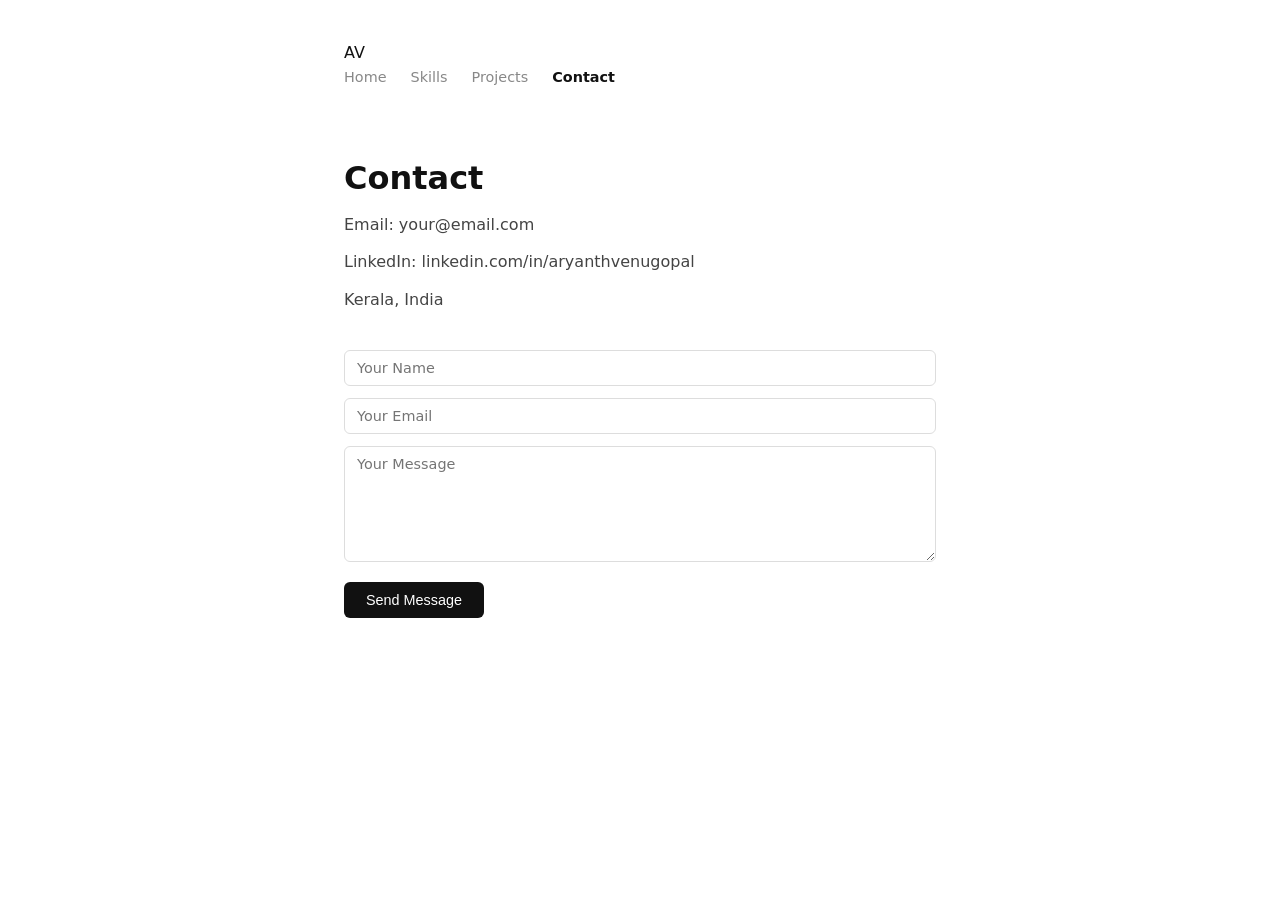
==== contact.html @ 87d79ecf "Update contact.html" ====
<!DOCTYPE html>
<html lang="en">

<head>
  <meta charset="UTF-8">
  <meta name="viewport" content="width=device-width, initial-scale=1.0">
  <title>Contact</title>
<link rel="stylesheet" href="styles.css?v=2">
</head>

<body>

<header class="site-header">

  <div class="logo">AV</div>

  <nav>
    <a href="index.html">Home</a>
    <a href="skills.html">Skills</a>
    <a href="projects.html">Projects</a>
    <a href="contact.html" class="active">Contact</a>
  </nav>

</header>

<main>

<h1>Contact</h1>

<div class="contact-card">

  <p>Email: your@email.com</p>
  <p>LinkedIn: linkedin.com/in/aryanthvenugopal</p>
  <p>Kerala, India</p>

  <br>

  <input type="text" placeholder="Your Name">

  <input type="email" placeholder="Your Email">

  <textarea rows="6" placeholder="Your Message"></textarea>

  <button>Send Message</button>

</div>

</main>

</body>

</html>
---- styles.css ----
* { box-sizing: border-box; margin: 0; padding: 0; }

body {
  font-family: system-ui, sans-serif;
  background: #fff;
  color: #111;
  line-height: 1.6;
  max-width: 640px;
  margin: 0 auto;
  padding: 40px 24px;
}

nav {
  display: flex;
  gap: 24px;
  margin-bottom: 64px;
}

nav a {
  font-size: .9rem;
  color: #888;
  text-decoration: none;
}

nav a:hover { color: #111; }
nav a.active { color: #111; font-weight: 600; }

h1 { font-size: 2rem; font-weight: 700; margin-bottom: 8px; }
h2 { font-size: 1.25rem; font-weight: 600; margin-bottom: 16px; }
h3 { font-size: 1rem; font-weight: 600; margin-bottom: 4px; }

p { color: #444; margin-bottom: 12px; }

.meta { color: #888; font-size: .875rem; margin-bottom: 32px; }

hr { border: none; border-top: 1px solid #eee; margin: 32px 0; }

.skill-group { margin-bottom: 20px; }
.skill-group span {
  display: inline-block;
  background: #f4f4f4;
  color: #333;
  font-size: .8rem;
  padding: 3px 10px;
  border-radius: 4px;
  margin: 3px 3px 3px 0;
}

.project { margin-bottom: 28px; }
.project p { margin-bottom: 6px; }
.tags { font-size: .8rem; color: #888; }

.contact-links { list-style: none; margin-bottom: 32px; }
.contact-links li { margin-bottom: 8px; }
.contact-links a { color: #111; font-size: .9rem; }
.contact-links a:hover { text-decoration: underline; }

input, textarea {
  width: 100%;
  padding: 9px 12px;
  border: 1px solid #ddd;
  border-radius: 6px;
  font-family: inherit;
  font-size: .9rem;
  color: #111;
  margin-bottom: 12px;
  outline: none;
}

input:focus, textarea:focus { border-color: #111; }
textarea { min-height: 100px; resize: vertical; }

label { font-size: .8rem; color: #666; display: block; margin-bottom: 4px; }

button {
  background: #111;
  color: #fff;
  border: none;
  padding: 10px 22px;
  border-radius: 6px;
  font-size: .9rem;
  cursor: pointer;
}

button:hover { background: #333; }

.success { color: green; font-size: .875rem; margin-top: 10px; display: none; }
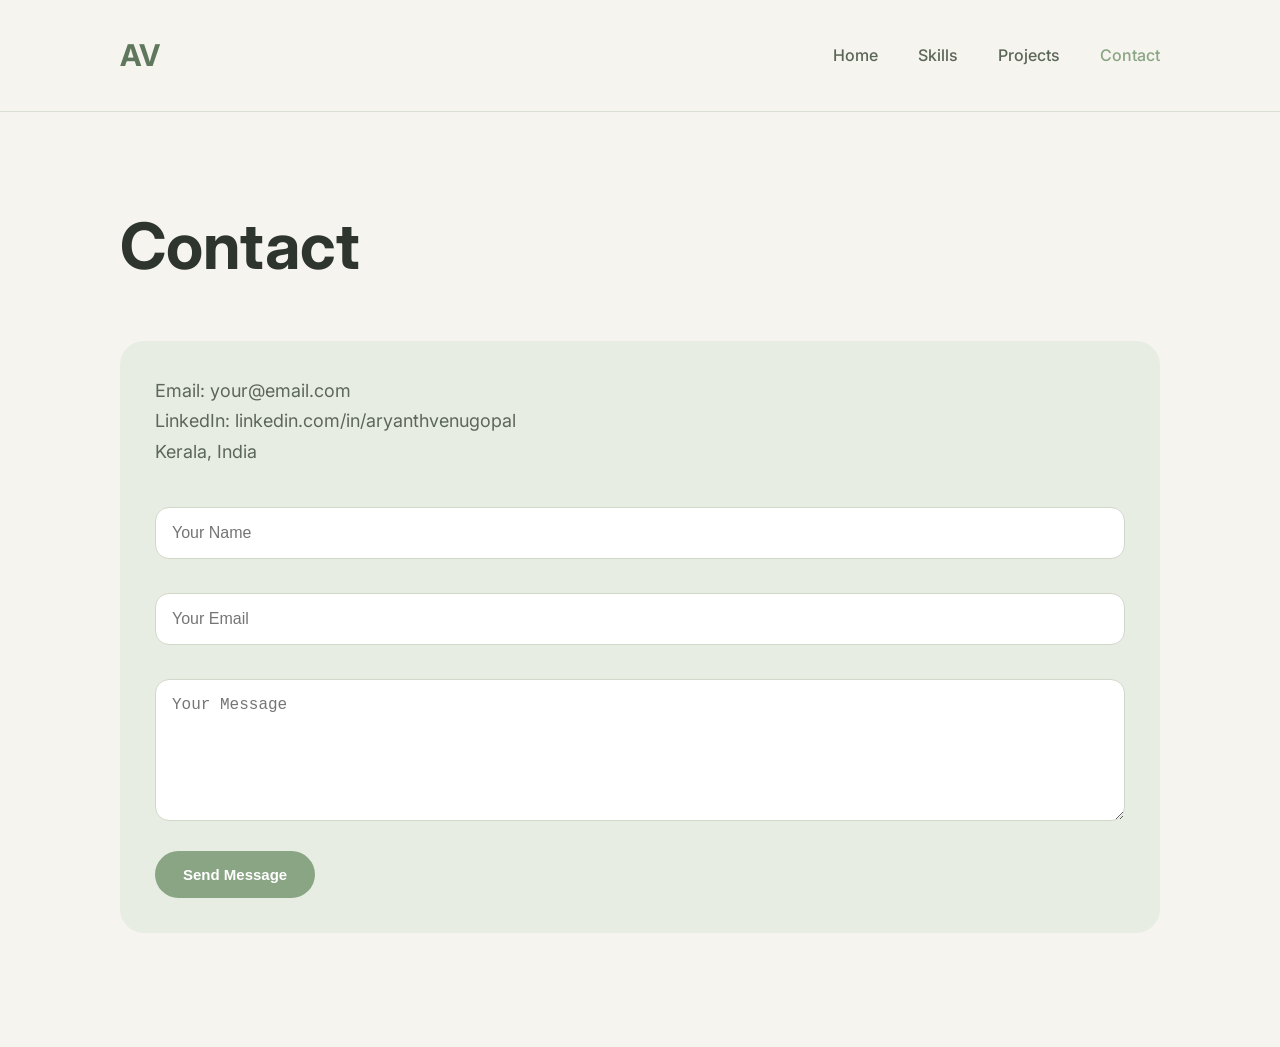
==== commit d0ace8b8: "Update contact.html" ====
--- a/contact.html
+++ b/contact.html
@@ -5,7 +5,7 @@
   <meta charset="UTF-8">
   <meta name="viewport" content="width=device-width, initial-scale=1.0">
   <title>Contact</title>
-<link rel="stylesheet" href="styles.css?v=2">
+  <link rel="stylesheet" href="styles.css?v=10">
 </head>
 
 <body>
--- a/styles.css
+++ b/styles.css
@@ -1,87 +1,284 @@
-* { box-sizing: border-box; margin: 0; padding: 0; }
+@import url('https://fonts.googleapis.com/css2?family=Inter:wght@300;400;500;600;700&display=swap');
+
+* {
+  margin: 0;
+  padding: 0;
+  box-sizing: border-box;
+}
 
 body {
-  font-family: system-ui, sans-serif;
-  background: #fff;
-  color: #111;
-  line-height: 1.6;
-  max-width: 640px;
-  margin: 0 auto;
-  padding: 40px 24px;
-}
-
-nav {
-  display: flex;
-  gap: 24px;
-  margin-bottom: 64px;
-}
-
-nav a {
-  font-size: .9rem;
-  color: #888;
+  background-color: #f6f4ee;
+  color: #2e352e;
+  font-family: 'Inter', sans-serif;
+  line-height: 1.7;
+}
+
+/* NAVBAR */
+
+.site-header {
+  width: 100%;
+  padding: 30px 120px;
+
+  display: flex;
+  justify-content: space-between;
+  align-items: center;
+
+  border-bottom: 1px solid #d9dfd2;
+
+  background-color: #f6f4ee;
+}
+
+.logo {
+  font-size: 30px;
+  font-weight: 700;
+  color: #5f775d;
+}
+
+.site-header nav {
+  display: flex;
+  gap: 40px;
+}
+
+.site-header nav a {
   text-decoration: none;
-}
-
-nav a:hover { color: #111; }
-nav a.active { color: #111; font-weight: 600; }
-
-h1 { font-size: 2rem; font-weight: 700; margin-bottom: 8px; }
-h2 { font-size: 1.25rem; font-weight: 600; margin-bottom: 16px; }
-h3 { font-size: 1rem; font-weight: 600; margin-bottom: 4px; }
-
-p { color: #444; margin-bottom: 12px; }
-
-.meta { color: #888; font-size: .875rem; margin-bottom: 32px; }
-
-hr { border: none; border-top: 1px solid #eee; margin: 32px 0; }
-
-.skill-group { margin-bottom: 20px; }
-.skill-group span {
-  display: inline-block;
-  background: #f4f4f4;
-  color: #333;
-  font-size: .8rem;
-  padding: 3px 10px;
-  border-radius: 4px;
-  margin: 3px 3px 3px 0;
-}
-
-.project { margin-bottom: 28px; }
-.project p { margin-bottom: 6px; }
-.tags { font-size: .8rem; color: #888; }
-
-.contact-links { list-style: none; margin-bottom: 32px; }
-.contact-links li { margin-bottom: 8px; }
-.contact-links a { color: #111; font-size: .9rem; }
-.contact-links a:hover { text-decoration: underline; }
-
-input, textarea {
+  color: #5a6658;
+  font-size: 16px;
+  font-weight: 500;
+
+  transition: 0.3s;
+}
+
+.site-header nav a:hover,
+.site-header nav a.active {
+  color: #89a584;
+}
+
+/* HERO */
+
+.hero {
   width: 100%;
-  padding: 9px 12px;
-  border: 1px solid #ddd;
-  border-radius: 6px;
-  font-family: inherit;
-  font-size: .9rem;
-  color: #111;
-  margin-bottom: 12px;
-  outline: none;
-}
-
-input:focus, textarea:focus { border-color: #111; }
-textarea { min-height: 100px; resize: vertical; }
-
-label { font-size: .8rem; color: #666; display: block; margin-bottom: 4px; }
+  min-height: 88vh;
+
+  display: grid;
+  grid-template-columns: 1.2fr 0.8fr;
+
+  align-items: center;
+  gap: 100px;
+
+  padding: 80px 120px;
+}
+
+.hero-copy {
+  max-width: 720px;
+}
+
+.eyebrow {
+  color: #89a584;
+  font-size: 14px;
+  font-weight: 600;
+
+  text-transform: uppercase;
+  letter-spacing: 3px;
+
+  margin-bottom: 20px;
+}
+
+.hero h1 {
+  font-size: 96px;
+  line-height: 0.95;
+
+  margin-bottom: 30px;
+
+  color: #273027;
+}
+
+.intro {
+  font-size: 22px;
+  color: #5b665b;
+
+  margin-bottom: 40px;
+
+  max-width: 650px;
+}
+
+/* BUTTONS */
+
+.actions {
+  display: flex;
+  gap: 18px;
+}
+
+.button {
+  padding: 15px 30px;
+
+  border-radius: 40px;
+
+  text-decoration: none;
+  font-size: 15px;
+  font-weight: 600;
+
+  transition: 0.3s;
+}
+
+.primary {
+  background-color: #89a584;
+  color: white;
+}
+
+.primary:hover {
+  background-color: #738f70;
+}
+
+.secondary {
+  border: 1px solid #89a584;
+  color: #5b665b;
+}
+
+.secondary:hover {
+  background-color: #e8eee3;
+}
+
+/* IMAGE */
+
+.hero-portrait {
+  display: flex;
+  justify-content: center;
+  align-items: center;
+}
+
+.hero-portrait img {
+  width: 420px;
+  height: 520px;
+
+  object-fit: cover;
+
+  border-radius: 24px;
+
+  box-shadow: 0 15px 40px rgba(0, 0, 0, 0.08);
+}
+
+/* MAIN CONTENT */
+
+main {
+  padding: 80px 120px;
+}
+
+h1 {
+  font-size: 64px;
+  margin-bottom: 40px;
+}
+
+h2 {
+  font-size: 24px;
+  margin-bottom: 15px;
+  color: #4f644e;
+}
+
+p {
+  font-size: 18px;
+  color: #5c675c;
+}
+
+/* CARDS */
+
+.skill-card,
+.project-card,
+.contact-card {
+  background-color: #e8ede4;
+
+  padding: 35px;
+
+  border-radius: 24px;
+
+  margin-bottom: 28px;
+}
+
+/* FORM */
+
+input,
+textarea {
+  width: 100%;
+
+  padding: 16px;
+
+  margin-top: 12px;
+  margin-bottom: 22px;
+
+  border-radius: 14px;
+
+  border: 1px solid #d0d8ca;
+
+  background-color: white;
+
+  font-size: 16px;
+}
 
 button {
-  background: #111;
-  color: #fff;
+  padding: 15px 28px;
+
   border: none;
-  padding: 10px 22px;
-  border-radius: 6px;
-  font-size: .9rem;
+  border-radius: 40px;
+
+  background-color: #89a584;
+
+  color: white;
+
+  font-size: 15px;
+  font-weight: 600;
+
   cursor: pointer;
 }
 
-button:hover { background: #333; }
-
-.success { color: green; font-size: .875rem; margin-top: 10px; display: none; }
+/* MOBILE */
+
+@media (max-width: 900px) {
+
+  .site-header {
+    flex-direction: column;
+    gap: 20px;
+
+    padding: 25px;
+  }
+
+  .site-header nav {
+    flex-wrap: wrap;
+    justify-content: center;
+    gap: 20px;
+  }
+
+  .hero {
+    grid-template-columns: 1fr;
+
+    text-align: center;
+
+    padding: 50px 25px;
+
+    gap: 50px;
+  }
+
+  .hero h1 {
+    font-size: 56px;
+  }
+
+  .intro {
+    font-size: 18px;
+  }
+
+  .hero-portrait img {
+    width: 280px;
+    height: 360px;
+  }
+
+  .actions {
+    justify-content: center;
+    flex-wrap: wrap;
+  }
+
+  main {
+    padding: 45px 25px;
+  }
+
+  h1 {
+    font-size: 48px;
+  }
+}
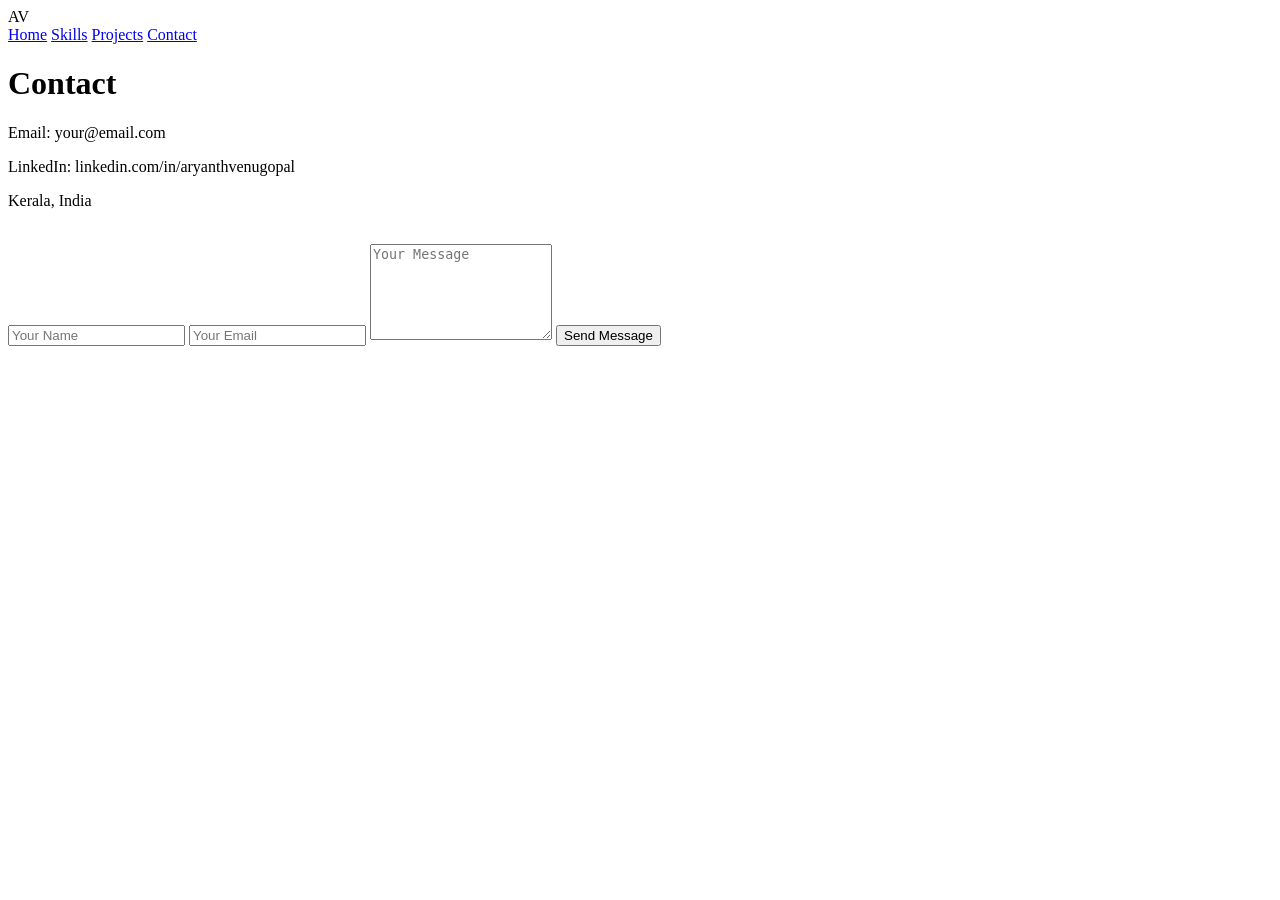
==== commit 61e4685f: "Update contact.html" ====
--- a/contact.html
+++ b/contact.html
@@ -5,7 +5,8 @@
   <meta charset="UTF-8">
   <meta name="viewport" content="width=device-width, initial-scale=1.0">
   <title>Contact</title>
-  <link rel="stylesheet" href="styles.css?v=10">
+
+  <link rel="stylesheet" href="main.css">
 </head>
 
 <body>
@@ -15,7 +16,7 @@
   <div class="logo">AV</div>
 
   <nav>
-    <a href="index.html">Home</a>
+    <a href="home.html">Home</a>
     <a href="skills.html">Skills</a>
     <a href="projects.html">Projects</a>
     <a href="contact.html" class="active">Contact</a>
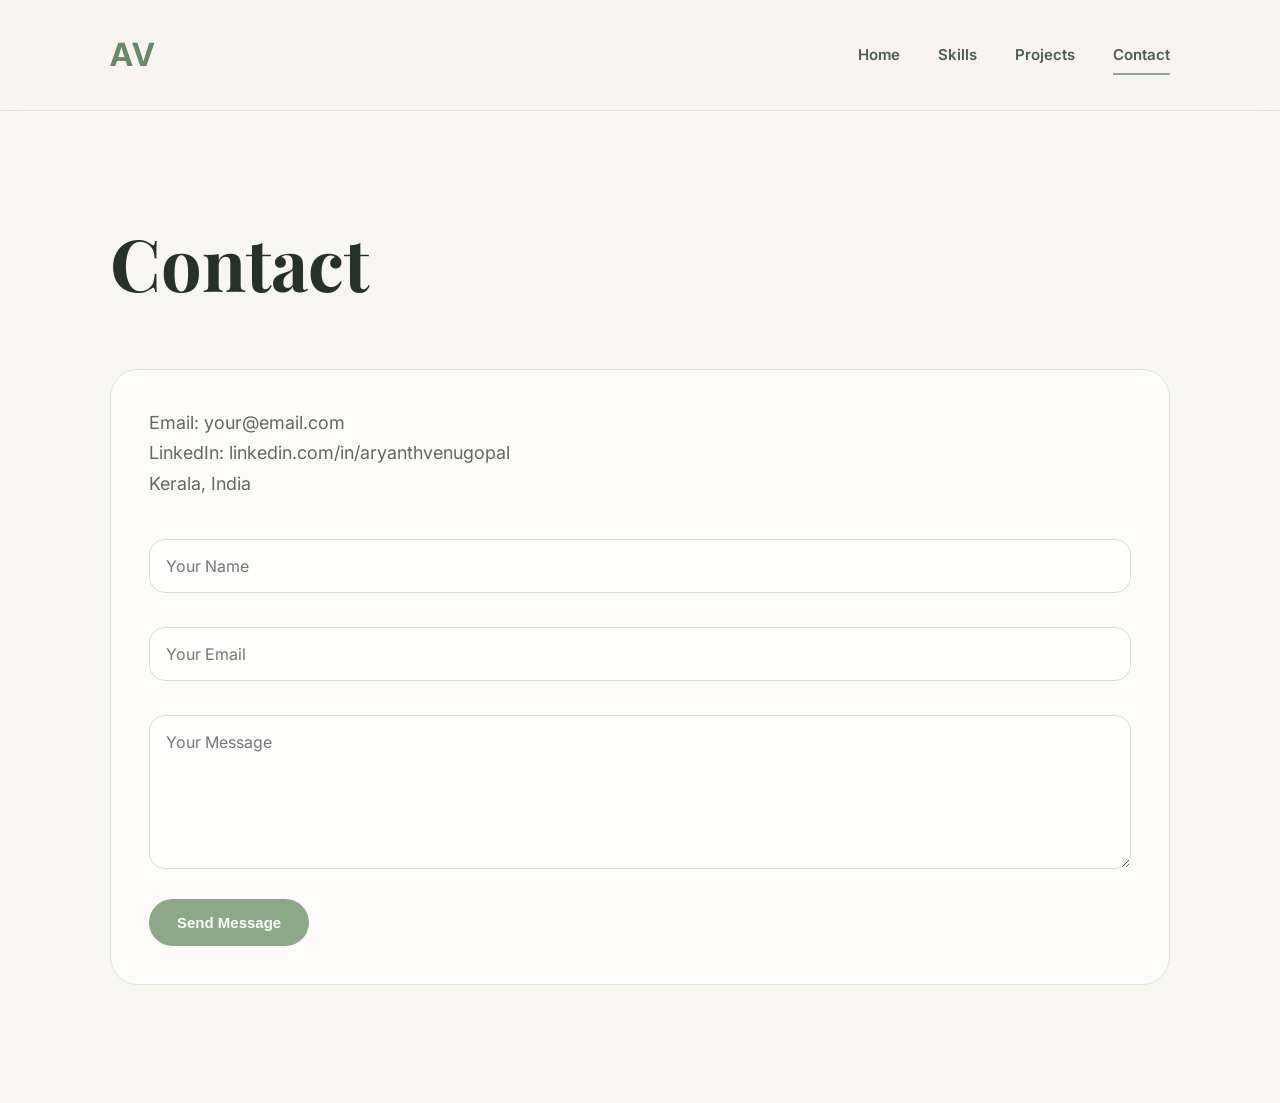
==== commit 03c315b0: "Update contact.html" ====
--- a/contact.html
+++ b/contact.html
@@ -6,7 +6,7 @@
   <meta name="viewport" content="width=device-width, initial-scale=1.0">
   <title>Contact</title>
 
-  <link rel="stylesheet" href="main.css">
+  <link rel="stylesheet" href="styles.css">
 </head>
 
 <body>
--- a/styles.css
+++ b/styles.css
@@ -0,0 +1,354 @@
+@import url('https://fonts.googleapis.com/css2?family=Inter:wght@300;400;500;600;700&family=Playfair+Display:wght@600;700&display=swap');
+
+* {
+  margin: 0;
+  padding: 0;
+  box-sizing: border-box;
+}
+
+html {
+  scroll-behavior: smooth;
+}
+
+body {
+  background: #f8f6f1;
+  color: #2f382f;
+  font-family: 'Inter', sans-serif;
+  line-height: 1.7;
+}
+
+/* NAVBAR */
+
+.site-header {
+  width: 100%;
+  padding: 28px 110px;
+
+  display: flex;
+  justify-content: space-between;
+  align-items: center;
+
+  background: rgba(248, 246, 241, 0.9);
+
+  backdrop-filter: blur(10px);
+
+  border-bottom: 1px solid #dde4d7;
+
+  position: sticky;
+  top: 0;
+  z-index: 1000;
+}
+
+.logo {
+  font-size: 32px;
+  font-weight: 700;
+  color: #6d8769;
+  letter-spacing: 2px;
+}
+
+.site-header nav {
+  display: flex;
+  gap: 38px;
+}
+
+.site-header nav a {
+  text-decoration: none;
+  color: #4f5d4f;
+  font-size: 15px;
+  font-weight: 600;
+  position: relative;
+
+  transition: 0.3s ease;
+}
+
+.site-header nav a::after {
+  content: "";
+
+  position: absolute;
+  left: 0;
+  bottom: -7px;
+
+  width: 0%;
+  height: 2px;
+
+  background: #8da889;
+
+  transition: 0.3s;
+}
+
+.site-header nav a:hover::after,
+.site-header nav a.active::after {
+  width: 100%;
+}
+
+/* HERO */
+
+.hero {
+  width: 100%;
+  min-height: 90vh;
+
+  display: grid;
+  grid-template-columns: 1.15fr 0.85fr;
+
+  align-items: center;
+  gap: 100px;
+
+  padding: 90px 110px;
+}
+
+.hero-copy {
+  max-width: 720px;
+}
+
+.eyebrow {
+  color: #8da889;
+
+  font-size: 14px;
+  font-weight: 700;
+
+  text-transform: uppercase;
+  letter-spacing: 3px;
+
+  margin-bottom: 20px;
+}
+
+.hero h1 {
+  font-family: 'Playfair Display', serif;
+
+  font-size: 100px;
+  line-height: 0.95;
+
+  color: #273127;
+
+  margin-bottom: 28px;
+}
+
+.intro {
+  font-size: 21px;
+  color: #5c675c;
+
+  max-width: 650px;
+
+  margin-bottom: 42px;
+}
+
+/* BUTTONS */
+
+.actions {
+  display: flex;
+  gap: 18px;
+}
+
+.button {
+  text-decoration: none;
+
+  padding: 15px 30px;
+
+  border-radius: 40px;
+
+  font-size: 15px;
+  font-weight: 600;
+
+  transition: 0.3s ease;
+}
+
+.primary {
+  background: #8da889;
+  color: white;
+
+  box-shadow: 0 12px 24px rgba(141, 168, 137, 0.25);
+}
+
+.primary:hover {
+  transform: translateY(-3px);
+}
+
+.secondary {
+  border: 1px solid #cfd9c8;
+  color: #4f5d4f;
+  background: transparent;
+}
+
+.secondary:hover {
+  background: #edf2e9;
+}
+
+/* IMAGE */
+
+.hero-portrait {
+  display: flex;
+  justify-content: center;
+}
+
+.hero-portrait img {
+  width: 430px;
+  height: 530px;
+
+  object-fit: cover;
+
+  border-radius: 28px;
+
+  box-shadow:
+    0 20px 45px rgba(0, 0, 0, 0.08),
+    0 0 0 12px rgba(255, 255, 255, 0.6);
+}
+
+/* MAIN CONTENT */
+
+main {
+  padding: 90px 110px;
+}
+
+h1 {
+  font-family: 'Playfair Display', serif;
+
+  font-size: 72px;
+
+  color: #273127;
+
+  margin-bottom: 45px;
+}
+
+h2 {
+  font-size: 25px;
+  color: #556955;
+
+  margin-bottom: 14px;
+}
+
+p {
+  font-size: 18px;
+  color: #5f695f;
+}
+
+/* CARDS */
+
+.skill-card,
+.project-card,
+.contact-card {
+  background: rgba(255, 255, 255, 0.6);
+
+  border: 1px solid #dde5d8;
+
+  backdrop-filter: blur(8px);
+
+  padding: 38px;
+
+  border-radius: 28px;
+
+  margin-bottom: 28px;
+
+  transition: 0.3s ease;
+}
+
+.skill-card:hover,
+.project-card:hover,
+.contact-card:hover {
+  transform: translateY(-4px);
+
+  box-shadow: 0 18px 35px rgba(0, 0, 0, 0.06);
+}
+
+/* CONTACT FORM */
+
+input,
+textarea {
+  width: 100%;
+
+  padding: 16px;
+
+  margin-top: 12px;
+  margin-bottom: 22px;
+
+  border-radius: 16px;
+
+  border: 1px solid #d4ddd0;
+
+  background: rgba(255, 255, 255, 0.8);
+
+  font-size: 16px;
+
+  font-family: 'Inter', sans-serif;
+
+  outline: none;
+}
+
+input:focus,
+textarea:focus {
+  border-color: #8da889;
+}
+
+button {
+  padding: 15px 28px;
+
+  border: none;
+  border-radius: 40px;
+
+  background: #8da889;
+  color: white;
+
+  font-size: 15px;
+  font-weight: 600;
+
+  cursor: pointer;
+
+  transition: 0.3s ease;
+}
+
+button:hover {
+  transform: translateY(-2px);
+}
+
+/* MOBILE */
+
+@media (max-width: 950px) {
+
+  .site-header {
+    flex-direction: column;
+    gap: 20px;
+
+    padding: 25px;
+  }
+
+  .site-header nav {
+    flex-wrap: wrap;
+    justify-content: center;
+
+    gap: 20px;
+  }
+
+  .hero {
+    grid-template-columns: 1fr;
+
+    text-align: center;
+
+    gap: 50px;
+
+    padding: 60px 25px;
+  }
+
+  .hero h1 {
+    font-size: 64px;
+  }
+
+  .intro {
+    font-size: 18px;
+  }
+
+  .hero-portrait img {
+    width: 280px;
+    height: 360px;
+  }
+
+  .actions {
+    justify-content: center;
+    flex-wrap: wrap;
+  }
+
+  main {
+    padding: 45px 25px;
+  }
+
+  h1 {
+    font-size: 52px;
+  }
+}
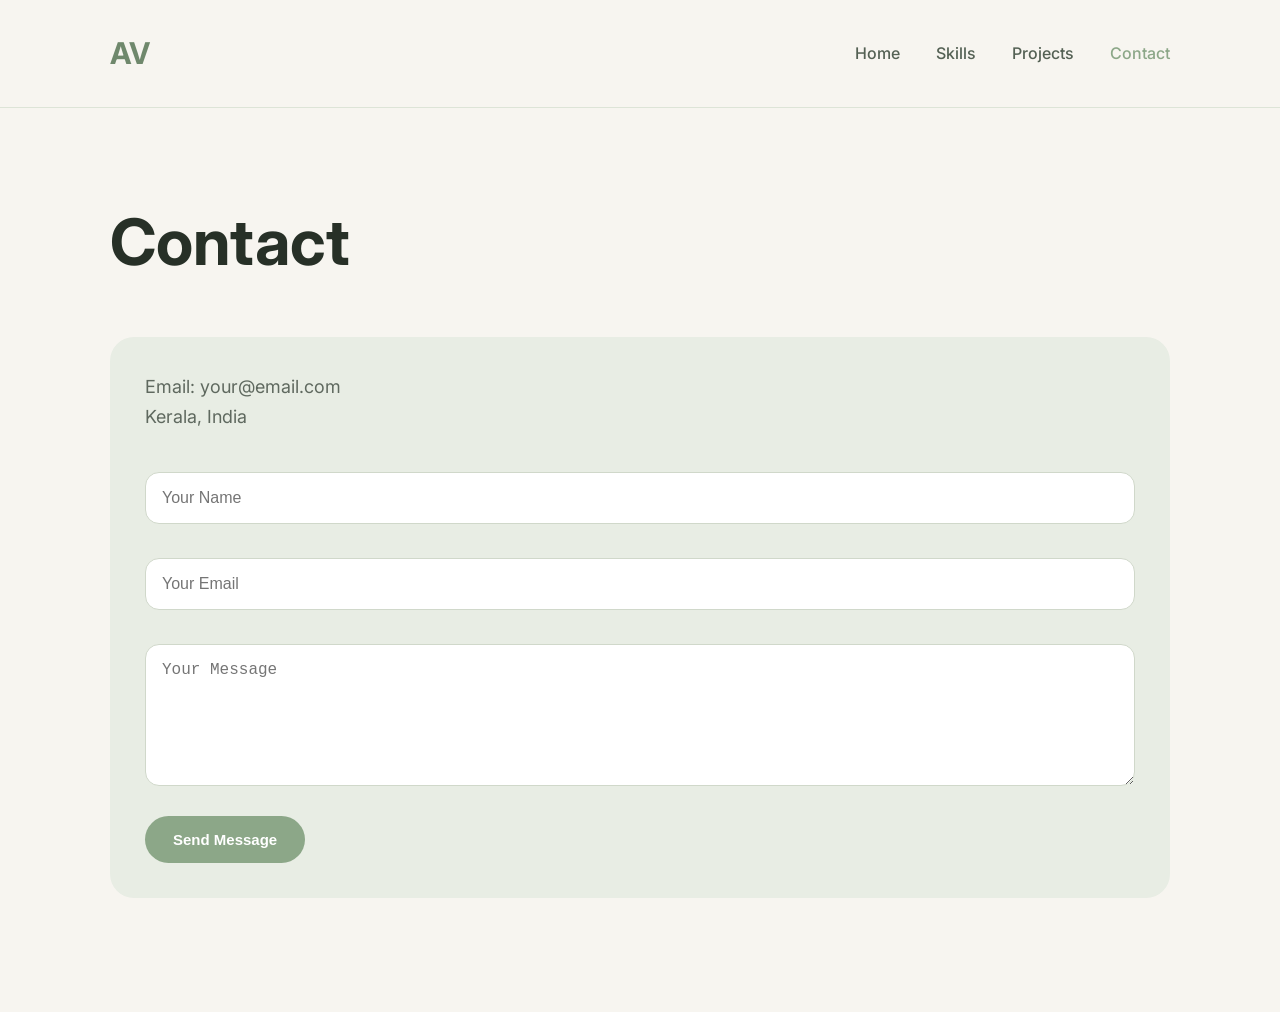
==== commit 28e78df1: "Update contact.html" ====
--- a/contact.html
+++ b/contact.html
@@ -16,7 +16,7 @@
   <div class="logo">AV</div>
 
   <nav>
-    <a href="home.html">Home</a>
+    <a href="index.html">Home</a>
     <a href="skills.html">Skills</a>
     <a href="projects.html">Projects</a>
     <a href="contact.html" class="active">Contact</a>
@@ -31,13 +31,11 @@
 <div class="contact-card">
 
   <p>Email: your@email.com</p>
-  <p>LinkedIn: linkedin.com/in/aryanthvenugopal</p>
   <p>Kerala, India</p>
 
   <br>
 
   <input type="text" placeholder="Your Name">
-
   <input type="email" placeholder="Your Email">
 
   <textarea rows="6" placeholder="Your Message"></textarea>
--- a/styles.css
+++ b/styles.css
@@ -1,4 +1,4 @@
-@import url('https://fonts.googleapis.com/css2?family=Inter:wght@300;400;500;600;700&family=Playfair+Display:wght@600;700&display=swap');
+@import url('https://fonts.googleapis.com/css2?family=Inter:wght@300;400;500;600;700&display=swap');
 
 * {
   margin: 0;
@@ -6,13 +6,9 @@
   box-sizing: border-box;
 }
 
-html {
-  scroll-behavior: smooth;
-}
-
 body {
-  background: #f8f6f1;
-  color: #2f382f;
+  background: #f7f5f0;
+  color: #2d352d;
   font-family: 'Inter', sans-serif;
   line-height: 1.7;
 }
@@ -20,156 +16,123 @@
 /* NAVBAR */
 
 .site-header {
-  width: 100%;
-  padding: 28px 110px;
-
   display: flex;
   justify-content: space-between;
   align-items: center;
 
-  background: rgba(248, 246, 241, 0.9);
-
-  backdrop-filter: blur(10px);
+  padding: 28px 110px;
 
   border-bottom: 1px solid #dde4d7;
-
-  position: sticky;
-  top: 0;
-  z-index: 1000;
 }
 
 .logo {
-  font-size: 32px;
+  font-size: 30px;
   font-weight: 700;
-  color: #6d8769;
-  letter-spacing: 2px;
+  color: #6f886c;
 }
 
 .site-header nav {
   display: flex;
-  gap: 38px;
+  gap: 36px;
 }
 
 .site-header nav a {
   text-decoration: none;
-  color: #4f5d4f;
+  color: #546154;
+
+  font-size: 16px;
+  font-weight: 500;
+
+  transition: 0.3s;
+}
+
+.site-header nav a:hover,
+.site-header nav a.active {
+  color: #8ca788;
+}
+
+/* HERO */
+
+.hero {
+  min-height: 88vh;
+
+  display: grid;
+  grid-template-columns: 1.2fr 0.8fr;
+
+  align-items: center;
+
+  gap: 100px;
+
+  padding: 80px 110px;
+}
+
+.hero-copy {
+  max-width: 700px;
+}
+
+.eyebrow {
+  color: #8ca788;
+
+  font-size: 14px;
+  font-weight: 600;
+
+  text-transform: uppercase;
+  letter-spacing: 3px;
+
+  margin-bottom: 18px;
+}
+
+.hero h1 {
+  font-size: 96px;
+  line-height: 0.95;
+
+  margin-bottom: 28px;
+
+  color: #273027;
+}
+
+.intro {
+  font-size: 21px;
+  color: #5d685d;
+
+  margin-bottom: 40px;
+
+  max-width: 650px;
+}
+
+/* BUTTONS */
+
+.actions {
+  display: flex;
+  gap: 18px;
+}
+
+.button {
+  padding: 15px 30px;
+
+  border-radius: 40px;
+
+  text-decoration: none;
+
   font-size: 15px;
   font-weight: 600;
-  position: relative;
-
-  transition: 0.3s ease;
-}
-
-.site-header nav a::after {
-  content: "";
-
-  position: absolute;
-  left: 0;
-  bottom: -7px;
-
-  width: 0%;
-  height: 2px;
-
-  background: #8da889;
 
   transition: 0.3s;
 }
 
-.site-header nav a:hover::after,
-.site-header nav a.active::after {
-  width: 100%;
-}
-
-/* HERO */
-
-.hero {
-  width: 100%;
-  min-height: 90vh;
-
-  display: grid;
-  grid-template-columns: 1.15fr 0.85fr;
-
-  align-items: center;
-  gap: 100px;
-
-  padding: 90px 110px;
-}
-
-.hero-copy {
-  max-width: 720px;
-}
-
-.eyebrow {
-  color: #8da889;
-
-  font-size: 14px;
-  font-weight: 700;
-
-  text-transform: uppercase;
-  letter-spacing: 3px;
-
-  margin-bottom: 20px;
-}
-
-.hero h1 {
-  font-family: 'Playfair Display', serif;
-
-  font-size: 100px;
-  line-height: 0.95;
-
-  color: #273127;
-
-  margin-bottom: 28px;
-}
-
-.intro {
-  font-size: 21px;
-  color: #5c675c;
-
-  max-width: 650px;
-
-  margin-bottom: 42px;
-}
-
-/* BUTTONS */
-
-.actions {
-  display: flex;
-  gap: 18px;
-}
-
-.button {
-  text-decoration: none;
-
-  padding: 15px 30px;
-
-  border-radius: 40px;
-
-  font-size: 15px;
-  font-weight: 600;
-
-  transition: 0.3s ease;
-}
-
 .primary {
-  background: #8da889;
+  background: #8ca788;
   color: white;
-
-  box-shadow: 0 12px 24px rgba(141, 168, 137, 0.25);
-}
-
-.primary:hover {
-  transform: translateY(-3px);
 }
 
 .secondary {
-  border: 1px solid #cfd9c8;
-  color: #4f5d4f;
-  background: transparent;
-}
-
+  border: 1px solid #8ca788;
+  color: #546154;
+}
+
+.primary:hover,
 .secondary:hover {
-  background: #edf2e9;
+  transform: translateY(-2px);
 }
 
 /* IMAGE */
@@ -180,39 +143,36 @@
 }
 
 .hero-portrait img {
-  width: 430px;
-  height: 530px;
+  width: 420px;
+  height: 520px;
 
   object-fit: cover;
 
   border-radius: 28px;
 
-  box-shadow:
-    0 20px 45px rgba(0, 0, 0, 0.08),
-    0 0 0 12px rgba(255, 255, 255, 0.6);
+  box-shadow: 0 20px 40px rgba(0,0,0,0.08);
 }
 
 /* MAIN CONTENT */
 
 main {
-  padding: 90px 110px;
+  padding: 80px 110px;
 }
 
 h1 {
-  font-family: 'Playfair Display', serif;
-
-  font-size: 72px;
-
-  color: #273127;
-
-  margin-bottom: 45px;
+  font-size: 64px;
+
+  margin-bottom: 40px;
+
+  color: #273027;
 }
 
 h2 {
-  font-size: 25px;
+  font-size: 24px;
+
+  margin-bottom: 15px;
+
   color: #556955;
-
-  margin-bottom: 14px;
 }
 
 p {
@@ -225,30 +185,16 @@
 .skill-card,
 .project-card,
 .contact-card {
-  background: rgba(255, 255, 255, 0.6);
-
-  border: 1px solid #dde5d8;
-
-  backdrop-filter: blur(8px);
-
-  padding: 38px;
-
-  border-radius: 28px;
+  background: #e8ede4;
+
+  padding: 35px;
+
+  border-radius: 24px;
 
   margin-bottom: 28px;
-
-  transition: 0.3s ease;
-}
-
-.skill-card:hover,
-.project-card:hover,
-.contact-card:hover {
-  transform: translateY(-4px);
-
-  box-shadow: 0 18px 35px rgba(0, 0, 0, 0.06);
-}
-
-/* CONTACT FORM */
+}
+
+/* FORM */
 
 input,
 textarea {
@@ -259,22 +205,13 @@
   margin-top: 12px;
   margin-bottom: 22px;
 
-  border-radius: 16px;
-
-  border: 1px solid #d4ddd0;
-
-  background: rgba(255, 255, 255, 0.8);
+  border-radius: 14px;
+
+  border: 1px solid #d0d8ca;
+
+  background: white;
 
   font-size: 16px;
-
-  font-family: 'Inter', sans-serif;
-
-  outline: none;
-}
-
-input:focus,
-textarea:focus {
-  border-color: #8da889;
 }
 
 button {
@@ -283,24 +220,18 @@
   border: none;
   border-radius: 40px;
 
-  background: #8da889;
+  background: #8ca788;
   color: white;
 
   font-size: 15px;
   font-weight: 600;
 
   cursor: pointer;
-
-  transition: 0.3s ease;
-}
-
-button:hover {
-  transform: translateY(-2px);
 }
 
 /* MOBILE */
 
-@media (max-width: 950px) {
+@media (max-width: 900px) {
 
   .site-header {
     flex-direction: column;
@@ -309,13 +240,6 @@
     padding: 25px;
   }
 
-  .site-header nav {
-    flex-wrap: wrap;
-    justify-content: center;
-
-    gap: 20px;
-  }
-
   .hero {
     grid-template-columns: 1fr;
 
@@ -323,15 +247,11 @@
 
     gap: 50px;
 
-    padding: 60px 25px;
+    padding: 50px 25px;
   }
 
   .hero h1 {
-    font-size: 64px;
-  }
-
-  .intro {
-    font-size: 18px;
+    font-size: 56px;
   }
 
   .hero-portrait img {
@@ -347,8 +267,4 @@
   main {
     padding: 45px 25px;
   }
-
-  h1 {
-    font-size: 52px;
-  }
-}
+}
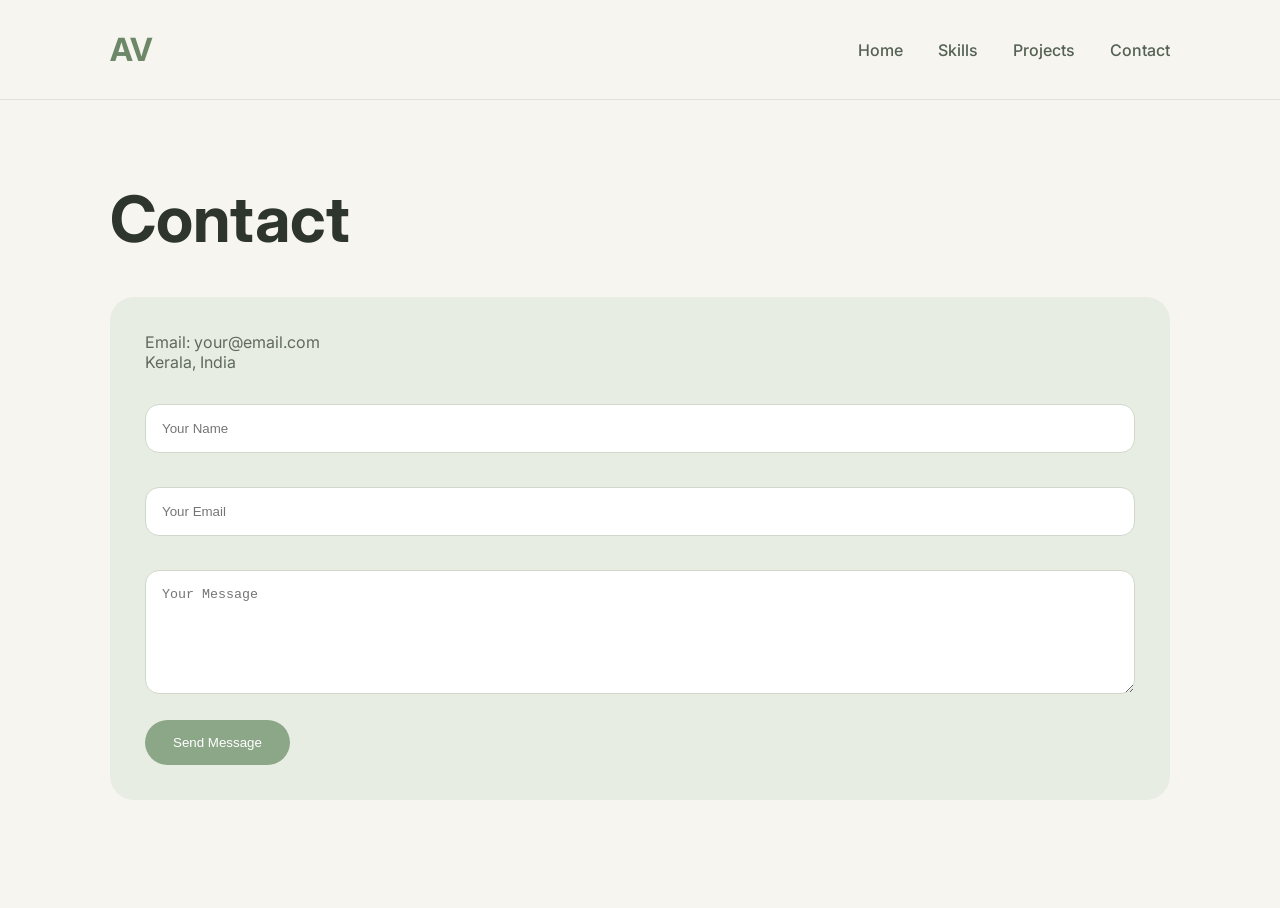
==== commit fe28b9e4: "Update contact.html" ====
--- a/contact.html
+++ b/contact.html
@@ -19,9 +19,8 @@
     <a href="index.html">Home</a>
     <a href="skills.html">Skills</a>
     <a href="projects.html">Projects</a>
-    <a href="contact.html" class="active">Contact</a>
+    <a href="contact.html">Contact</a>
   </nav>
-
 </header>
 
 <main>
--- a/styles.css
+++ b/styles.css
@@ -10,7 +10,6 @@
   background: #f7f5f0;
   color: #2d352d;
   font-family: 'Inter', sans-serif;
-  line-height: 1.7;
 }
 
 /* NAVBAR */
@@ -20,35 +19,26 @@
   justify-content: space-between;
   align-items: center;
 
-  padding: 28px 110px;
+  padding: 30px 110px;
 
   border-bottom: 1px solid #dde4d7;
 }
 
 .logo {
-  font-size: 30px;
+  font-size: 32px;
   font-weight: 700;
-  color: #6f886c;
+  color: #6d8869;
 }
 
 .site-header nav {
   display: flex;
-  gap: 36px;
+  gap: 35px;
 }
 
 .site-header nav a {
   text-decoration: none;
   color: #546154;
-
-  font-size: 16px;
   font-weight: 500;
-
-  transition: 0.3s;
-}
-
-.site-header nav a:hover,
-.site-header nav a.active {
-  color: #8ca788;
 }
 
 /* HERO */
@@ -61,20 +51,13 @@
 
   align-items: center;
 
-  gap: 100px;
+  gap: 90px;
 
   padding: 80px 110px;
 }
 
-.hero-copy {
-  max-width: 700px;
-}
-
 .eyebrow {
   color: #8ca788;
-
-  font-size: 14px;
-  font-weight: 600;
 
   text-transform: uppercase;
   letter-spacing: 3px;
@@ -87,17 +70,16 @@
   line-height: 0.95;
 
   margin-bottom: 28px;
-
-  color: #273027;
 }
 
 .intro {
-  font-size: 21px;
-  color: #5d685d;
+  font-size: 22px;
+
+  max-width: 620px;
+
+  color: #5f695f;
 
   margin-bottom: 40px;
-
-  max-width: 650px;
 }
 
 /* BUTTONS */
@@ -108,16 +90,13 @@
 }
 
 .button {
-  padding: 15px 30px;
+  text-decoration: none;
+
+  padding: 15px 28px;
 
   border-radius: 40px;
 
-  text-decoration: none;
-
-  font-size: 15px;
   font-weight: 600;
-
-  transition: 0.3s;
 }
 
 .primary {
@@ -130,17 +109,7 @@
   color: #546154;
 }
 
-.primary:hover,
-.secondary:hover {
-  transform: translateY(-2px);
-}
-
 /* IMAGE */
-
-.hero-portrait {
-  display: flex;
-  justify-content: center;
-}
 
 .hero-portrait img {
   width: 420px;
@@ -149,11 +118,9 @@
   object-fit: cover;
 
   border-radius: 28px;
-
-  box-shadow: 0 20px 40px rgba(0,0,0,0.08);
 }
 
-/* MAIN CONTENT */
+/* PAGE CONTENT */
 
 main {
   padding: 80px 110px;
@@ -161,26 +128,8 @@
 
 h1 {
   font-size: 64px;
-
   margin-bottom: 40px;
-
-  color: #273027;
 }
-
-h2 {
-  font-size: 24px;
-
-  margin-bottom: 15px;
-
-  color: #556955;
-}
-
-p {
-  font-size: 18px;
-  color: #5f695f;
-}
-
-/* CARDS */
 
 .skill-card,
 .project-card,
@@ -192,6 +141,14 @@
   border-radius: 24px;
 
   margin-bottom: 28px;
+}
+
+h2 {
+  margin-bottom: 15px;
+}
+
+p {
+  color: #5f695f;
 }
 
 /* FORM */
@@ -208,10 +165,6 @@
   border-radius: 14px;
 
   border: 1px solid #d0d8ca;
-
-  background: white;
-
-  font-size: 16px;
 }
 
 button {
@@ -222,49 +175,4 @@
 
   background: #8ca788;
   color: white;
-
-  font-size: 15px;
-  font-weight: 600;
-
-  cursor: pointer;
 }
-
-/* MOBILE */
-
-@media (max-width: 900px) {
-
-  .site-header {
-    flex-direction: column;
-    gap: 20px;
-
-    padding: 25px;
-  }
-
-  .hero {
-    grid-template-columns: 1fr;
-
-    text-align: center;
-
-    gap: 50px;
-
-    padding: 50px 25px;
-  }
-
-  .hero h1 {
-    font-size: 56px;
-  }
-
-  .hero-portrait img {
-    width: 280px;
-    height: 360px;
-  }
-
-  .actions {
-    justify-content: center;
-    flex-wrap: wrap;
-  }
-
-  main {
-    padding: 45px 25px;
-  }
-}
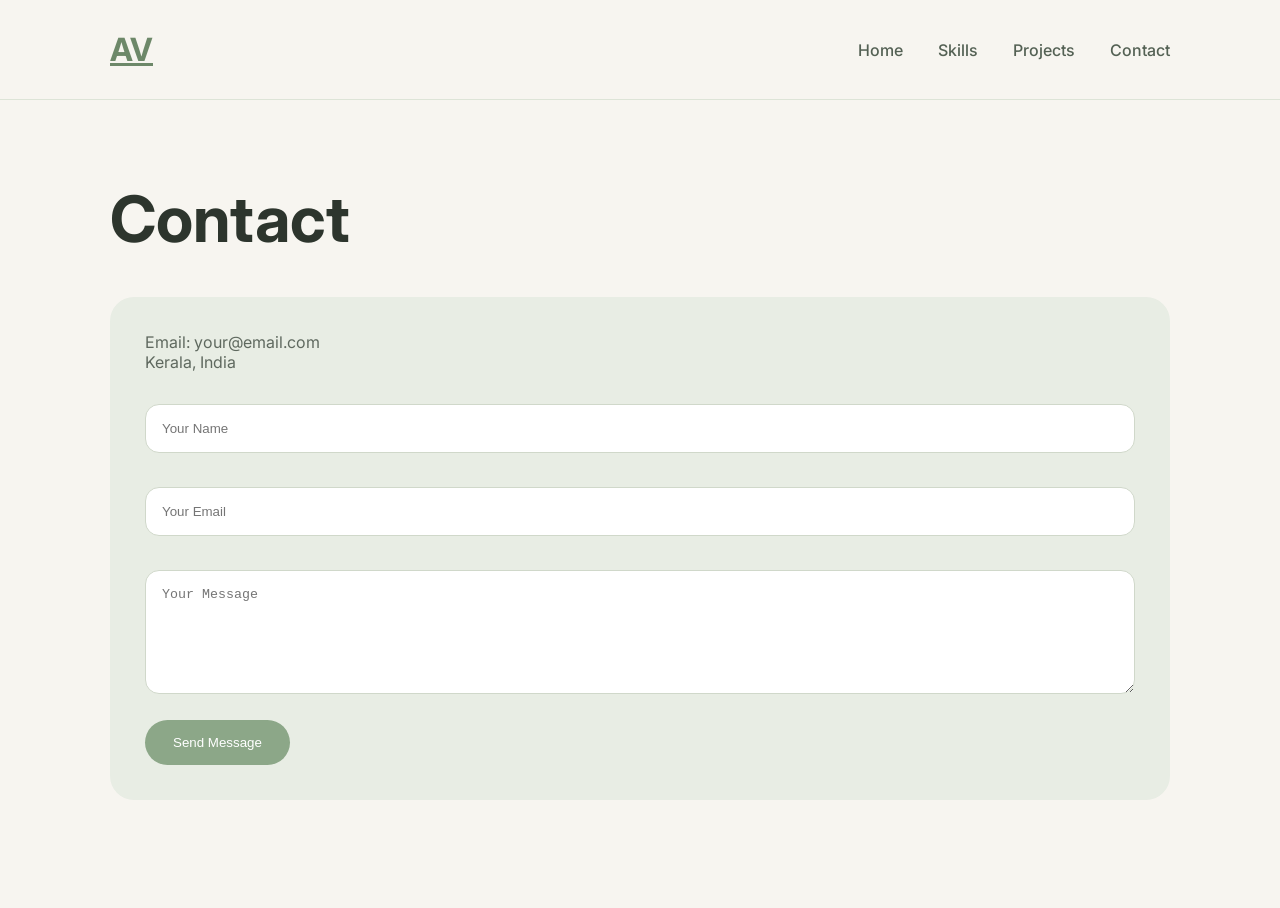
==== commit 31492256: "Update contact.html" ====
--- a/contact.html
+++ b/contact.html
@@ -13,14 +13,15 @@
 
 <header class="site-header">
 
-  <div class="logo">AV</div>
+  <a href="index.html" class="logo">AV</a>
 
   <nav>
     <a href="index.html">Home</a>
     <a href="skills.html">Skills</a>
     <a href="projects.html">Projects</a>
-    <a href="contact.html">Contact</a>
+    <a href="contact.html" class="active">Contact</a>
   </nav>
+
 </header>
 
 <main>
@@ -35,6 +36,7 @@
   <br>
 
   <input type="text" placeholder="Your Name">
+
   <input type="email" placeholder="Your Email">
 
   <textarea rows="6" placeholder="Your Message"></textarea>
